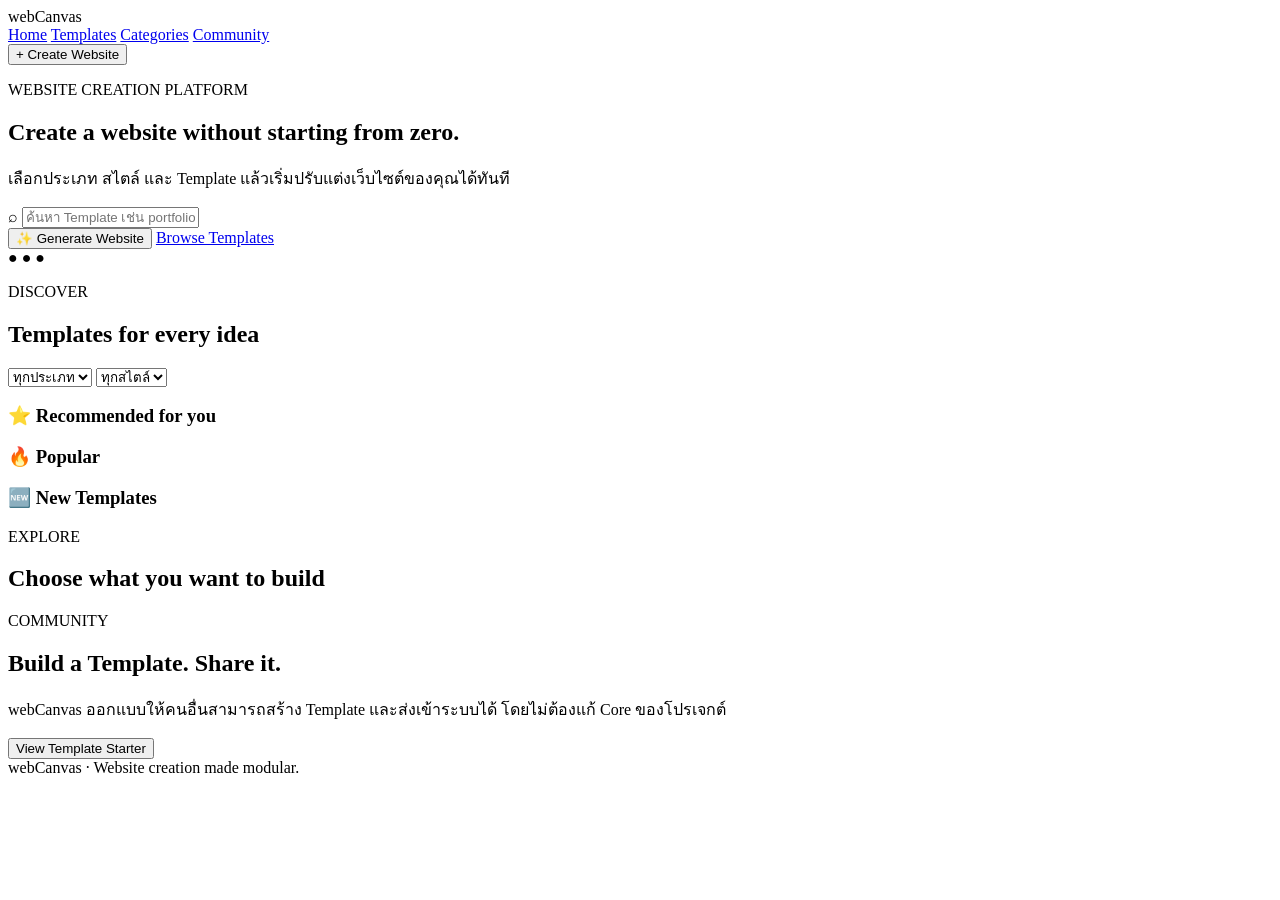
==== index.html @ 786eba2d "Add files via upload" ====
<!doctype html>
<html lang="th">
<head>
  <meta charset="UTF-8">
  <meta name="viewport" content="width=device-width, initial-scale=1.0">
  <title>webCanvas</title>
  <link rel="stylesheet" href="css/main.css">
</head>
<body>
  <header class="topbar">
    <div class="brand">web<span>Canvas</span></div>
    <nav>
      <a href="#home">Home</a>
      <a href="#templates">Templates</a>
      <a href="#categories">Categories</a>
      <a href="#community">Community</a>
    </nav>
    <button class="primary" id="createBtn">+ Create Website</button>
  </header>

  <main>
    <section class="hero" id="home">
      <div>
        <p class="eyebrow">WEBSITE CREATION PLATFORM</p>
        <h1>Create a website without starting from zero.</h1>
        <p class="lead">เลือกประเภท สไตล์ และ Template แล้วเริ่มปรับแต่งเว็บไซต์ของคุณได้ทันที</p>
        <div class="searchbox">
          <span>⌕</span>
          <input id="searchInput" placeholder="ค้นหา Template เช่น portfolio, business, modern...">
        </div>
        <div class="hero-actions">
          <button class="primary" id="generateBtn">✨ Generate Website</button>
          <a class="secondary" href="#templates">Browse Templates</a>
        </div>
      </div>
      <div class="hero-card">
        <div class="mini-window">
          <div class="dots">● ● ●</div>
          <div class="mini-line wide"></div>
          <div class="mini-line"></div>
          <div class="mini-block"></div>
          <div class="mini-grid"><i></i><i></i><i></i></div>
        </div>
      </div>
    </section>

    <section class="section" id="templates">
      <div class="section-head">
        <div>
          <p class="eyebrow">DISCOVER</p>
          <h2>Templates for every idea</h2>
        </div>
        <div class="filters">
          <select id="categoryFilter"><option value="all">ทุกประเภท</option></select>
          <select id="styleFilter"><option value="all">ทุกสไตล์</option></select>
        </div>
      </div>

      <div class="subsection">
        <h3>⭐ Recommended for you</h3>
        <div class="template-grid" id="recommendedGrid"></div>
      </div>

      <div class="subsection">
        <h3>🔥 Popular</h3>
        <div class="template-grid" id="popularGrid"></div>
      </div>

      <div class="subsection">
        <h3>🆕 New Templates</h3>
        <div class="template-grid" id="newGrid"></div>
      </div>
    </section>

    <section class="section" id="categories">
      <p class="eyebrow">EXPLORE</p>
      <h2>Choose what you want to build</h2>
      <div class="category-grid" id="categoryGrid"></div>
    </section>

    <section class="section community" id="community">
      <p class="eyebrow">COMMUNITY</p>
      <h2>Build a Template. Share it.</h2>
      <p>webCanvas ออกแบบให้คนอื่นสามารถสร้าง Template และส่งเข้าระบบได้ โดยไม่ต้องแก้ Core ของโปรเจกต์</p>
      <button class="secondary" id="starterBtn">View Template Starter</button>
    </section>
  </main>

  <footer>webCanvas · Website creation made modular.</footer>
  <script type="module" src="js/app.js"></script>
</body>
</html>
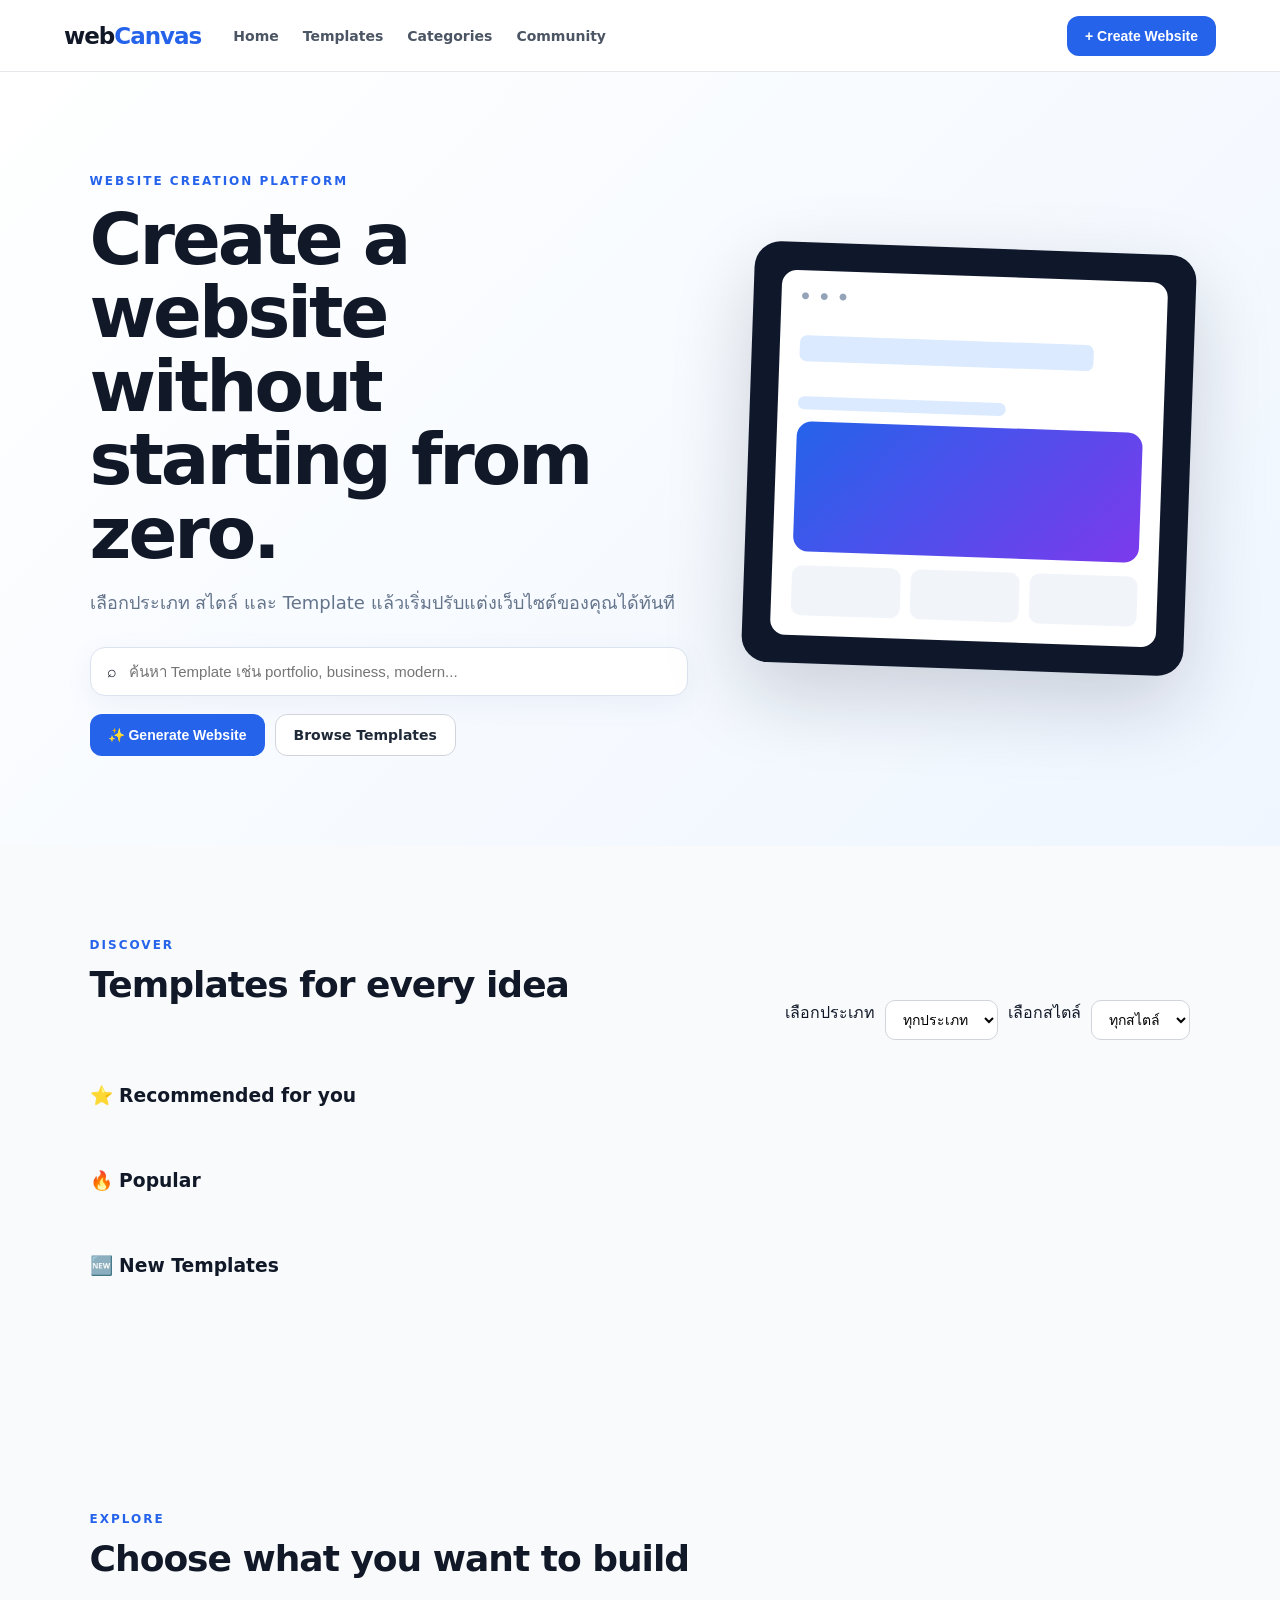
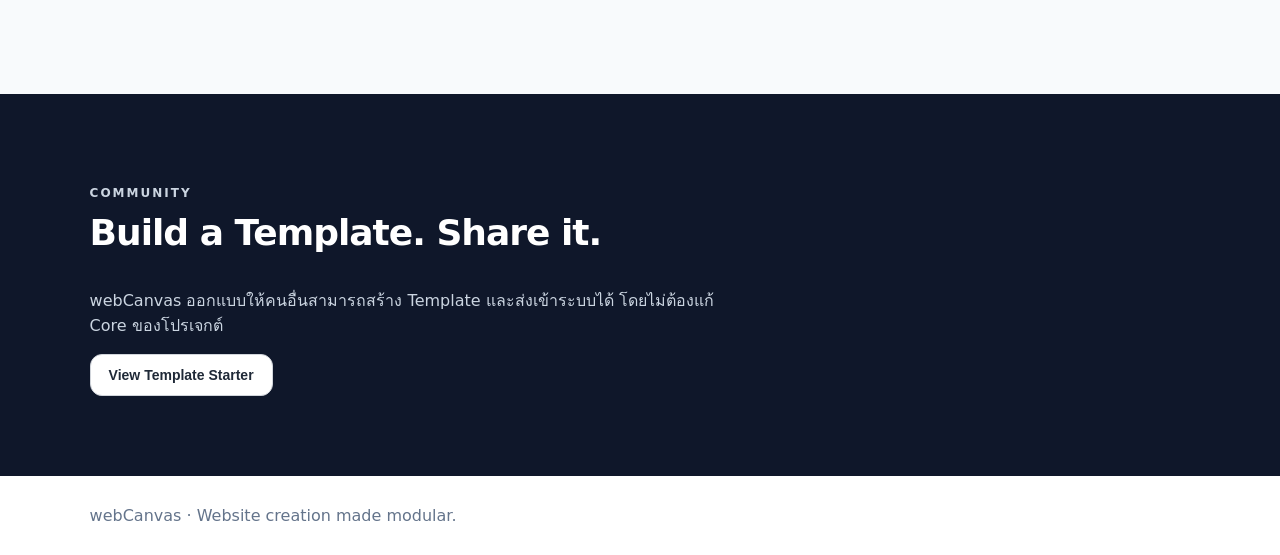
==== commit 59892276: "Update index.html" ====
--- a/index.html
+++ b/index.html
@@ -3,90 +3,340 @@
 <head>
   <meta charset="UTF-8">
   <meta name="viewport" content="width=device-width, initial-scale=1.0">
-  <title>webCanvas</title>
+
+  <title>webCanvas — Website Creation Platform</title>
+
+  <meta
+    name="description"
+    content="webCanvas — สร้างและปรับแต่งเว็บไซต์จาก Template ได้อย่างง่ายดาย"
+  >
+
   <link rel="stylesheet" href="css/main.css">
 </head>
+
 <body>
+
+  <!-- =========================
+       HEADER
+  ========================== -->
   <header class="topbar">
-    <div class="brand">web<span>Canvas</span></div>
-    <nav>
+
+    <a class="brand" href="#home" aria-label="webCanvas Home">
+      web<span>Canvas</span>
+    </a>
+
+    <nav class="main-nav" aria-label="Main navigation">
       <a href="#home">Home</a>
       <a href="#templates">Templates</a>
       <a href="#categories">Categories</a>
       <a href="#community">Community</a>
     </nav>
-    <button class="primary" id="createBtn">+ Create Website</button>
+
+    <button
+      class="primary"
+      id="createBtn"
+      type="button"
+    >
+      + Create Website
+    </button>
+
   </header>
 
+
+  <!-- =========================
+       MAIN
+  ========================== -->
   <main>
-    <section class="hero" id="home">
-      <div>
-        <p class="eyebrow">WEBSITE CREATION PLATFORM</p>
-        <h1>Create a website without starting from zero.</h1>
-        <p class="lead">เลือกประเภท สไตล์ และ Template แล้วเริ่มปรับแต่งเว็บไซต์ของคุณได้ทันที</p>
+
+    <!-- =====================
+         HERO
+    ====================== -->
+    <section
+      class="hero"
+      id="home"
+    >
+
+      <div class="hero-content">
+
+        <p class="eyebrow">
+          WEBSITE CREATION PLATFORM
+        </p>
+
+        <h1>
+          Create a website
+          <br>
+          without starting from zero.
+        </h1>
+
+        <p class="lead">
+          เลือกประเภท สไตล์ และ Template
+          แล้วเริ่มปรับแต่งเว็บไซต์ของคุณได้ทันที
+        </p>
+
+
+        <!-- SEARCH -->
         <div class="searchbox">
-          <span>⌕</span>
-          <input id="searchInput" placeholder="ค้นหา Template เช่น portfolio, business, modern...">
-        </div>
+
+          <span
+            class="search-icon"
+            aria-hidden="true"
+          >
+            ⌕
+          </span>
+
+          <input
+            id="searchInput"
+            type="search"
+            autocomplete="off"
+            placeholder="ค้นหา Template เช่น portfolio, business, modern..."
+            aria-label="ค้นหา Template"
+          >
+
+        </div>
+
+
+        <!-- HERO ACTIONS -->
         <div class="hero-actions">
-          <button class="primary" id="generateBtn">✨ Generate Website</button>
-          <a class="secondary" href="#templates">Browse Templates</a>
-        </div>
-      </div>
-      <div class="hero-card">
+
+          <button
+            class="primary"
+            id="generateBtn"
+            type="button"
+          >
+            ✨ Generate Website
+          </button>
+
+          <a
+            class="secondary"
+            href="#templates"
+          >
+            Browse Templates
+          </a>
+
+        </div>
+
+      </div>
+
+
+      <!-- HERO PREVIEW -->
+      <div
+        class="hero-card"
+        aria-hidden="true"
+      >
+
         <div class="mini-window">
-          <div class="dots">● ● ●</div>
+
+          <div class="dots">
+            <span>●</span>
+            <span>●</span>
+            <span>●</span>
+          </div>
+
           <div class="mini-line wide"></div>
+
           <div class="mini-line"></div>
+
           <div class="mini-block"></div>
-          <div class="mini-grid"><i></i><i></i><i></i></div>
-        </div>
-      </div>
+
+          <div class="mini-grid">
+            <i></i>
+            <i></i>
+            <i></i>
+          </div>
+
+        </div>
+
+      </div>
+
     </section>
 
-    <section class="section" id="templates">
+
+    <!-- =====================
+         TEMPLATES
+    ====================== -->
+    <section
+      class="section"
+      id="templates"
+    >
+
       <div class="section-head">
+
         <div>
-          <p class="eyebrow">DISCOVER</p>
-          <h2>Templates for every idea</h2>
-        </div>
+
+          <p class="eyebrow">
+            DISCOVER
+          </p>
+
+          <h2>
+            Templates for every idea
+          </h2>
+
+        </div>
+
+
+        <!-- FILTERS -->
         <div class="filters">
-          <select id="categoryFilter"><option value="all">ทุกประเภท</option></select>
-          <select id="styleFilter"><option value="all">ทุกสไตล์</option></select>
-        </div>
-      </div>
-
+
+          <label class="sr-only" for="categoryFilter">
+            เลือกประเภท
+          </label>
+
+          <select id="categoryFilter">
+            <option value="all">
+              ทุกประเภท
+            </option>
+          </select>
+
+
+          <label class="sr-only" for="styleFilter">
+            เลือกสไตล์
+          </label>
+
+          <select id="styleFilter">
+            <option value="all">
+              ทุกสไตล์
+            </option>
+          </select>
+
+        </div>
+
+      </div>
+
+
+      <!-- RECOMMENDED -->
       <div class="subsection">
-        <h3>⭐ Recommended for you</h3>
-        <div class="template-grid" id="recommendedGrid"></div>
-      </div>
-
+
+        <div class="subsection-head">
+
+          <h3>
+            ⭐ Recommended for you
+          </h3>
+
+        </div>
+
+        <div
+          class="template-grid"
+          id="recommendedGrid"
+        ></div>
+
+      </div>
+
+
+      <!-- POPULAR -->
       <div class="subsection">
-        <h3>🔥 Popular</h3>
-        <div class="template-grid" id="popularGrid"></div>
-      </div>
-
+
+        <div class="subsection-head">
+
+          <h3>
+            🔥 Popular
+          </h3>
+
+        </div>
+
+        <div
+          class="template-grid"
+          id="popularGrid"
+        ></div>
+
+      </div>
+
+
+      <!-- NEW -->
       <div class="subsection">
-        <h3>🆕 New Templates</h3>
-        <div class="template-grid" id="newGrid"></div>
-      </div>
+
+        <div class="subsection-head">
+
+          <h3>
+            🆕 New Templates
+          </h3>
+
+        </div>
+
+        <div
+          class="template-grid"
+          id="newGrid"
+        ></div>
+
+      </div>
+
     </section>
 
-    <section class="section" id="categories">
-      <p class="eyebrow">EXPLORE</p>
-      <h2>Choose what you want to build</h2>
-      <div class="category-grid" id="categoryGrid"></div>
+
+    <!-- =====================
+         CATEGORIES
+    ====================== -->
+    <section
+      class="section"
+      id="categories"
+    >
+
+      <p class="eyebrow">
+        EXPLORE
+      </p>
+
+      <h2>
+        Choose what you want to build
+      </h2>
+
+      <div
+        class="category-grid"
+        id="categoryGrid"
+      ></div>
+
     </section>
 
-    <section class="section community" id="community">
-      <p class="eyebrow">COMMUNITY</p>
-      <h2>Build a Template. Share it.</h2>
-      <p>webCanvas ออกแบบให้คนอื่นสามารถสร้าง Template และส่งเข้าระบบได้ โดยไม่ต้องแก้ Core ของโปรเจกต์</p>
-      <button class="secondary" id="starterBtn">View Template Starter</button>
+
+    <!-- =====================
+         COMMUNITY
+    ====================== -->
+    <section
+      class="section community"
+      id="community"
+    >
+
+      <p class="eyebrow">
+        COMMUNITY
+      </p>
+
+      <h2>
+        Build a Template. Share it.
+      </h2>
+
+      <p>
+        webCanvas ออกแบบให้คนอื่นสามารถสร้าง Template
+        และส่งเข้าระบบได้ โดยไม่ต้องแก้ Core ของโปรเจกต์
+      </p>
+
+      <button
+        class="secondary"
+        id="starterBtn"
+        type="button"
+      >
+        View Template Starter
+      </button>
+
     </section>
+
   </main>
 
-  <footer>webCanvas · Website creation made modular.</footer>
-  <script type="module" src="js/app.js"></script>
+
+  <!-- =========================
+       FOOTER
+  ========================== -->
+  <footer>
+    <span>webCanvas</span>
+    <span>·</span>
+    <span>Website creation made modular.</span>
+  </footer>
+
+
+  <!-- =========================
+       APP
+  ========================== -->
+  <script
+    type="module"
+    src="js/app.js"
+  ></script>
+
 </body>
 </html>
--- a/css/main.css
+++ b/css/main.css
@@ -0,0 +1,651 @@
+* {
+  box-sizing: border-box;
+}
+
+html {
+  scroll-behavior: smooth;
+}
+
+body {
+  margin: 0;
+  font-family:
+    Inter,
+    system-ui,
+    -apple-system,
+    BlinkMacSystemFont,
+    "Segoe UI",
+    sans-serif;
+  color: #111827;
+  background: #f8fafc;
+}
+
+/* =========================
+   TOPBAR
+========================= */
+
+.topbar {
+  height: 72px;
+  background: rgba(255,255,255,.94);
+  backdrop-filter: blur(16px);
+  border-bottom: 1px solid #e5e7eb;
+
+  display: flex;
+  align-items: center;
+
+  padding: 0 5%;
+  gap: 32px;
+
+  position: sticky;
+  top: 0;
+  z-index: 100;
+}
+
+.brand {
+  font-size: 23px;
+  font-weight: 800;
+  letter-spacing: -1px;
+  color: #111827;
+  text-decoration: none;
+  white-space: nowrap;
+}
+
+.brand span {
+  color: #2563eb;
+}
+
+.topbar nav {
+  display: flex;
+  gap: 24px;
+  flex: 1;
+}
+
+.topbar nav a {
+  color: #4b5563;
+  text-decoration: none;
+  font-size: 14px;
+  font-weight: 600;
+}
+
+.topbar nav a:hover {
+  color: #2563eb;
+}
+
+/* =========================
+   BUTTONS
+========================= */
+
+.primary,
+.secondary {
+  border: 0;
+  border-radius: 12px;
+  padding: 12px 18px;
+  font-weight: 700;
+  cursor: pointer;
+  font-size: 14px;
+}
+
+.primary {
+  background: #2563eb;
+  color: #fff;
+}
+
+.primary:hover {
+  background: #1d4ed8;
+}
+
+.secondary {
+  background: #fff;
+  color: #1f2937;
+  border: 1px solid #d1d5db;
+  text-decoration: none;
+  display: inline-block;
+}
+
+/* =========================
+   HERO
+========================= */
+
+.hero {
+  min-height: 610px;
+
+  padding:
+    90px 7%;
+
+  display: grid;
+  grid-template-columns:
+    1.15fr .85fr;
+
+  gap: 60px;
+
+  align-items: center;
+
+  background:
+    linear-gradient(
+      135deg,
+      #fff,
+      #eff6ff
+    );
+}
+
+.eyebrow {
+  font-size: 12px;
+  letter-spacing: 2px;
+  font-weight: 800;
+  color: #2563eb;
+}
+
+.hero h1 {
+  font-size:
+    clamp(
+      42px,
+      6vw,
+      72px
+    );
+
+  line-height: 1.02;
+  letter-spacing: -3px;
+  margin: 15px 0;
+}
+
+.lead {
+  font-size: 18px;
+  color: #64748b;
+  max-width: 650px;
+  line-height: 1.7;
+}
+
+/* =========================
+   SEARCH
+========================= */
+
+.searchbox {
+  margin:
+    28px 0
+    18px;
+
+  background: #fff;
+
+  border:
+    1px solid
+    #dbe3ef;
+
+  border-radius: 15px;
+
+  padding:
+    14px 16px;
+
+  display: flex;
+  gap: 10px;
+
+  box-shadow:
+    0 8px 30px
+    rgba(30,58,138,.06);
+}
+
+.searchbox input {
+  border: 0;
+  outline: 0;
+  width: 100%;
+  font-size: 15px;
+}
+
+/* =========================
+   HERO ACTIONS
+========================= */
+
+.hero-actions {
+  display: flex;
+  gap: 10px;
+  flex-wrap: wrap;
+}
+
+/* =========================
+   HERO CARD
+========================= */
+
+.hero-card {
+  background: #0f172a;
+  border-radius: 26px;
+  padding: 28px;
+
+  box-shadow:
+    0 30px 80px
+    rgba(15,23,42,.18);
+
+  transform:
+    rotate(2deg);
+}
+
+.mini-window {
+  background: #fff;
+  border-radius: 15px;
+  padding: 20px;
+  min-height: 360px;
+}
+
+.dots {
+  font-size: 9px;
+  letter-spacing: 4px;
+  color: #94a3b8;
+}
+
+.mini-line {
+  height: 13px;
+  background: #dbeafe;
+  border-radius: 7px;
+  width: 60%;
+  margin:
+    35px 0
+    12px;
+}
+
+.mini-line.wide {
+  width: 85%;
+  height: 26px;
+}
+
+.mini-block {
+  height: 130px;
+
+  background:
+    linear-gradient(
+      135deg,
+      #2563eb,
+      #7c3aed
+    );
+
+  border-radius: 15px;
+}
+
+.mini-grid {
+  display: grid;
+
+  grid-template-columns:
+    repeat(3,1fr);
+
+  gap: 10px;
+
+  margin-top: 14px;
+}
+
+.mini-grid i {
+  height: 50px;
+  background: #f1f5f9;
+  border-radius: 10px;
+}
+
+/* =========================
+   SECTIONS
+========================= */
+
+.section {
+  padding: 80px 7%;
+  max-width: 1500px;
+  margin: auto;
+}
+
+.section h2 {
+  font-size: 36px;
+  letter-spacing: -1px;
+  margin:
+    8px 0
+    35px;
+}
+
+.section-head {
+  display: flex;
+  justify-content: space-between;
+  align-items: end;
+  gap: 20px;
+}
+
+/* =========================
+   FILTERS
+========================= */
+
+.filters {
+  display: flex;
+  gap: 10px;
+}
+
+.filters select {
+  padding: 10px 13px;
+  border:
+    1px solid
+    #d1d5db;
+
+  border-radius: 10px;
+  background: #fff;
+  font-size: 14px;
+}
+
+/* =========================
+   SUBSECTION
+========================= */
+
+.subsection {
+  margin: 45px 0;
+}
+
+.subsection h3 {
+  margin-bottom: 18px;
+}
+
+/* =========================
+   TEMPLATE GRID
+========================= */
+
+.template-grid {
+  display: grid;
+
+  grid-template-columns:
+    repeat(
+      auto-fit,
+      minmax(
+        220px,
+        1fr
+      )
+    );
+
+  gap: 18px;
+}
+
+/* =========================
+   TEMPLATE CARD
+========================= */
+
+.template-card {
+  background: #fff;
+
+  border:
+    1px solid
+    #e5e7eb;
+
+  border-radius: 16px;
+
+  overflow: hidden;
+
+  transition:
+    transform .2s ease,
+    box-shadow .2s ease;
+}
+
+.template-card:hover {
+  transform:
+    translateY(-4px);
+
+  box-shadow:
+    0 15px 35px
+    rgba(15,23,42,.08);
+}
+
+/* =========================
+   TEMPLATE THUMB
+========================= */
+
+.thumb {
+  height: 145px;
+
+  background:
+    linear-gradient(
+      135deg,
+      var(--a),
+      var(--b)
+    );
+
+  padding: 18px;
+
+  display: flex;
+  align-items: end;
+}
+
+.thumb-ui {
+  background:
+    rgba(255,255,255,.95);
+
+  border-radius: 10px;
+
+  width: 100%;
+  height: 85px;
+
+  padding: 10px;
+}
+
+.thumb-top {
+  width: 35%;
+  height: 7px;
+  background: #cbd5e1;
+  border-radius: 5px;
+}
+
+.thumb-title {
+  width: 70%;
+  height: 13px;
+  margin-top: 12px;
+  background: #94a3b8;
+  border-radius: 5px;
+}
+
+.thumb-content {
+  width: 90%;
+  height: 22px;
+  margin-top: 8px;
+  background: #e2e8f0;
+  border-radius: 5px;
+}
+
+/* =========================
+   CARD BODY
+========================= */
+
+.card-body {
+  padding: 15px;
+}
+
+.card-body h4 {
+  margin: 0 0 6px;
+  font-size: 17px;
+}
+
+.meta {
+  font-size: 12px;
+  color: #64748b;
+}
+
+.card-actions {
+  display: flex;
+  justify-content: space-between;
+  align-items: center;
+  gap: 10px;
+  margin-top: 14px;
+}
+
+.popularity {
+  font-size: 12px;
+  color: #64748b;
+}
+
+.use-btn {
+  border: 0;
+  background: #eff6ff;
+  color: #2563eb;
+  border-radius: 9px;
+  padding: 8px 12px;
+  font-weight: 700;
+  cursor: pointer;
+}
+
+.use-btn:hover {
+  background: #dbeafe;
+}
+
+/* =========================
+   EMPTY STATE
+========================= */
+
+.empty-state {
+  grid-column: 1 / -1;
+
+  min-height: 180px;
+
+  border:
+    1px dashed
+    #cbd5e1;
+
+  border-radius: 16px;
+
+  background: #fff;
+
+  display: flex;
+  flex-direction: column;
+
+  align-items: center;
+  justify-content: center;
+
+  gap: 6px;
+
+  color: #64748b;
+
+  text-align: center;
+}
+
+.empty-state strong {
+  color: #111827;
+  font-size: 16px;
+}
+
+.empty-icon {
+  font-size: 28px;
+}
+
+/* =========================
+   CATEGORIES
+========================= */
+
+.category-grid {
+  display: grid;
+
+  grid-template-columns:
+    repeat(
+      auto-fit,
+      minmax(
+        150px,
+        1fr
+      )
+    );
+
+  gap: 12px;
+}
+
+.category {
+  background: #fff;
+
+  border:
+    1px solid
+    #e5e7eb;
+
+  border-radius: 14px;
+
+  padding: 22px;
+
+  font-weight: 700;
+
+  cursor: pointer;
+
+  display: flex;
+
+  align-items: center;
+
+  gap: 10px;
+
+  transition:
+    transform .15s ease,
+    border-color .15s ease,
+    box-shadow .15s ease;
+}
+
+.category:hover {
+  transform:
+    translateY(-2px);
+
+  border-color:
+    #93c5fd;
+
+  box-shadow:
+    0 10px 25px
+    rgba(15,23,42,.06);
+}
+
+.category-icon {
+  font-size: 22px;
+}
+
+/* =========================
+   COMMUNITY
+========================= */
+
+.community {
+  background: #0f172a;
+  color: #fff;
+  max-width: none;
+}
+
+.community p {
+  color: #cbd5e1;
+  max-width: 650px;
+}
+
+/* =========================
+   FOOTER
+========================= */
+
+footer {
+  padding: 30px 7%;
+  background: #fff;
+  color: #64748b;
+}
+
+/* =========================
+   MOBILE
+========================= */
+
+@media (max-width: 800px) {
+
+  .topbar {
+    gap: 12px;
+  }
+
+  .topbar nav {
+    display: none;
+  }
+
+  .topbar .primary {
+    margin-left: auto;
+  }
+
+  .hero {
+    grid-template-columns: 1fr;
+    padding-top: 60px;
+  }
+
+  .hero-card {
+    display: none;
+  }
+
+  .section-head {
+    align-items: start;
+    flex-direction: column;
+  }
+
+  .filters {
+    width: 100%;
+  }
+
+  .filters select {
+    flex: 1;
+  }
+
+  .hero h1 {
+    letter-spacing: -2px;
+  }
+}
